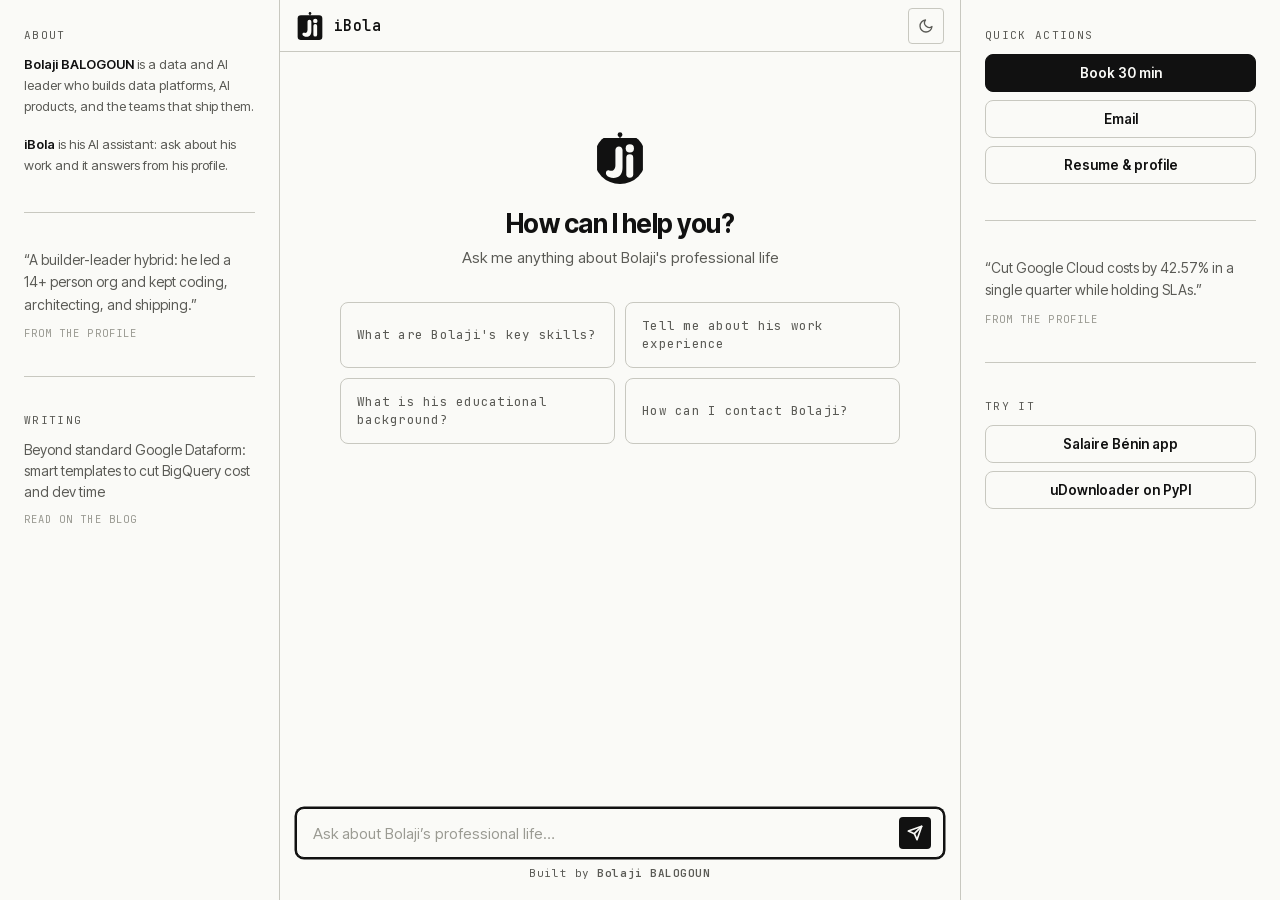
==== static/index.html @ 6f3749fb "feat(ui): concept-3 logo (ink) + writing and try-it CTAs in rails - Final bot logo: robot concept 3 " ====
<!DOCTYPE html>
<html lang="fr" itemscope itemtype="https://schema.org/WebApplication">
<head>
    <meta charset="UTF-8">
    <meta name="viewport" content="width=device-width, initial-scale=1.0">
    <title>iBola Chatbot - AI Assistant</title>

    <!-- SEO Meta Tags -->
    <meta name="description" content="Interactive AI chatbot by Bolaji BALOGOUN. Experience intelligent conversations with advanced AI technology to learn about his professional life.">
    <meta name="keywords" content="AI chatbot, Bolaji BALOGOUN, data science, artificial intelligence, machine learning, chatbot, conversational AI, AI assistant">
    <meta name="author" content="Bolaji BALOGOUN">
    <meta name="robots" content="index, follow, max-snippet:-1, max-image-preview:large, max-video-preview:-1">
    <link rel="canonical" href="https://chat.bolablg.com/">
    <link rel="home" href="https://bolablg.com">

    <meta name="language" content="fr-FR">
    <meta name="geo.region" content="BJ">
    <meta name="geo.country" content="Benin">
    <meta name="distribution" content="global">
    <meta name="rating" content="general">
    <meta name="revisit-after" content="7 days">
    <meta name="category" content="technology, artificial intelligence, data science">
    <meta name="HandheldFriendly" content="True">
    <meta name="MobileOptimized" content="width">

    <!-- Theme color -->
    <meta name="theme-color" content="#fafaf7" media="(prefers-color-scheme: light)">
    <meta name="theme-color" content="#0a0a0a" media="(prefers-color-scheme: dark)">
    <meta name="msapplication-TileColor" content="#fafaf7">

    <!-- Open Graph / Facebook -->
    <meta property="og:type" content="website">
    <meta property="og:site_name" content="BOLABLG">
    <meta property="og:title" content="iBola Chatbot - AI Assistant by Bolaji BALOGOUN">
    <meta property="og:description" content="Experience interactive conversation about Bolaji BALOGOUN professional journey. Powered by cutting-edge AI technology.">
    <meta property="og:image" content="https://app.bolablg.com/images/app_bolablg.png">
    <meta property="og:image:width" content="1200">
    <meta property="og:image:height" content="630">
    <meta property="og:image:alt" content="iBola Chatbot - AI Assistant Interface">
    <meta property="og:url" content="https://chat.bolablg.com/">
    <meta property="og:locale" content="fr_FR">
    <meta property="og:locale:alternate" content="en_US">

    <!-- Twitter Cards -->
    <meta name="twitter:card" content="summary_large_image">
    <meta name="twitter:site" content="@bolablg">
    <meta name="twitter:creator" content="@bolablg">
    <meta name="twitter:title" content="iBola Chatbot - AI Assistant by Bolaji BALOGOUN">
    <meta name="twitter:description" content="Experience interactive conversation about Bolaji BALOGOUN professional journey. Powered by cutting-edge AI technology.">
    <meta name="twitter:image" content="https://app.bolablg.com/images/app_bolablg.png">

    <!-- Favicon -->
    <link rel="icon" type="image/svg+xml" href="/static/logo.svg">
    <link rel="icon" type="image/png" sizes="32x32" href="/static/favicon-32x32.png">
    <link rel="icon" type="image/png" sizes="16x16" href="/static/favicon-16x16.png">
    <link rel="shortcut icon" type="image/x-icon" href="/static/favicon.ico">
    <link rel="apple-touch-icon" sizes="180x180" href="/static/apple-touch-icon.png">
    <link rel="icon" type="image/png" sizes="192x192" href="/static/android-chrome-192x192.png">
    <meta name="msapplication-TileImage" content="/static/fav.png">

    <!-- JSON-LD Structured Data -->
    <script type="application/ld+json">
    {
      "@context": "https://schema.org",
      "@type": "WebApplication",
      "name": "iBola Chatbot",
      "description": "Interactive AI chatbot for intelligent conversations on Bolaji BALOGOUN professional journey.",
      "url": "https://chat.bolablg.com/",
      "applicationCategory": "BusinessApplication",
      "operatingSystem": "Web Browser",
      "author": {
        "@type": "Person",
        "name": "Bolaji BALOGOUN",
        "alternateName": ["Momboladji BALOGOUN", "Bola BALOGOUN"],
        "url": "https://bolablg.com",
        "jobTitle": "Data Science & AI Engineer",
        "sameAs": [
          "https://x.com/bolablg",
          "https://github.com/bolablg",
          "https://linkedin.com/in/bolablg"
        ]
      },
      "offers": { "@type": "Offer", "price": "0", "priceCurrency": "USD" },
      "isPartOf": { "@type": "WebSite", "@id": "https://bolablg.com", "name": "BOLABLG", "url": "https://bolablg.com" }
    }
    </script>

    <!-- Google Analytics (GA4) -->
    <script async src="https://www.googletagmanager.com/gtag/js?id=G-9QJQFSQE9C"></script>
    <script>
        window.dataLayer = window.dataLayer || [];
        function gtag(){dataLayer.push(arguments);}
        gtag('js', new Date());
        gtag('config', 'G-9QJQFSQE9C');
    </script>

    <link rel="preload" href="/static/fonts/inter-tight-latin.woff2" as="font" type="font/woff2" crossorigin>
    <link rel="preload" href="/static/fonts/jetbrains-mono-latin.woff2" as="font" type="font/woff2" crossorigin>
    <link rel="stylesheet" href="/static/style.css">
    <script>
        if (window.location.search.includes('embed=true') || window !== window.parent) {
            document.documentElement.classList.add('minimal');
        }
    </script>
</head>
<body>
    <div class="app-shell">
    <!-- Left rail: about + suggested questions (desktop >=1100px only) -->
    <aside class="chat-rail chat-rail--left" aria-label="About Bolaji BALOGOUN and iBola">
        <div class="rail-section">
            <p class="rail-eyebrow">About</p>
            <p class="rail-note"><strong>Bolaji BALOGOUN</strong> is a data and AI leader who builds data platforms, AI products, and the teams that ship them.</p>
            <p class="rail-note"><strong>iBola</strong> is his AI assistant: ask about his work and it answers from his profile.</p>
        </div>
        <hr class="rail-divider">
        <div class="rail-section">
            <figure class="rail-quote" id="rail-quote-left" hidden>
                <blockquote class="rail-quote-text" id="rail-quote-left-text"></blockquote>
                <figcaption class="rail-quote-cap">From the profile</figcaption>
            </figure>
        </div>
        <hr class="rail-divider">
        <div class="rail-section">
            <p class="rail-eyebrow">Writing</p>
            <a class="rail-post" id="rail-post" href="https://blog.bolablg.com" target="_blank" rel="noopener" hidden>
                <span class="rail-post-title" id="rail-post-title"></span>
                <span class="rail-post-cta">Read on the blog</span>
            </a>
        </div>
    </aside>

    <div class="chat-app" id="chat-app">
        <!-- Header -->
        <header class="chat-header" role="banner">
            <div class="header-brand">
                <img class="brand-mark" src="/static/logo.svg" alt="iBola" width="28" height="28">
                <div class="brand-text">
                    <span class="brand-name">iBola</span>
                    <div class="brand-status">
                        <span class="status-dot" aria-hidden="true"></span>
                        <span>AI Assistant</span>
                    </div>
                </div>
            </div>
            <button class="theme-toggle" id="theme-toggle" type="button" aria-label="Toggle dark mode" title="Toggle theme">
                <svg width="16" height="16" viewBox="0 0 24 24" fill="none" stroke="currentColor" stroke-width="2" stroke-linecap="round" stroke-linejoin="round" class="icon-sun" aria-hidden="true">
                    <circle cx="12" cy="12" r="5"/><line x1="12" y1="1" x2="12" y2="3"/><line x1="12" y1="21" x2="12" y2="23"/><line x1="4.22" y1="4.22" x2="5.64" y2="5.64"/><line x1="18.36" y1="18.36" x2="19.78" y2="19.78"/><line x1="1" y1="12" x2="3" y2="12"/><line x1="21" y1="12" x2="23" y2="12"/><line x1="4.22" y1="19.78" x2="5.64" y2="18.36"/><line x1="18.36" y1="5.64" x2="19.78" y2="4.22"/>
                </svg>
                <svg width="16" height="16" viewBox="0 0 24 24" fill="none" stroke="currentColor" stroke-width="2" stroke-linecap="round" stroke-linejoin="round" class="icon-moon" aria-hidden="true">
                    <path d="M21 12.79A9 9 0 1 1 11.21 3 7 7 0 0 0 21 12.79z"/>
                </svg>
            </button>
        </header>

        <!-- Main scrollable area -->
        <main class="chat-main" id="chat-main" role="log" aria-label="Chat messages" aria-live="polite">
            <!-- Welcome Screen -->
            <div id="welcome-screen">
                <img class="welcome-avatar" src="/static/logo.svg" alt="iBola Assistant">
                <h1 class="welcome-title" id="welcome-title">How can I help you?</h1>
                <p class="welcome-subtitle" id="welcome-subtitle">Ask me anything about Bolaji's professional life</p>
                <div class="suggestions-grid" id="suggestions-grid"></div>
            </div>

            <!-- Messages -->
            <div class="chat-messages" id="chat-messages">
                <div class="typing-indicator" id="typing-indicator" aria-label="Assistant is typing">
                    <img class="typing-avatar" src="/static/logo.svg" alt="" width="28" height="28">
                    <div class="typing-dots">
                        <span class="typing-dot"></span>
                        <span class="typing-dot"></span>
                        <span class="typing-dot"></span>
                    </div>
                </div>
            </div>
        </main>

        <!-- Input -->
        <footer class="chat-input-area" role="form">
            <div class="input-wrapper">
                <form class="input-row" id="chat-form" autocomplete="off">
                    <textarea
                        id="user-input"
                        rows="1"
                        placeholder=""
                        aria-label="Type your message"
                        maxlength="1000"
                        autocomplete="off"
                    ></textarea>
                    <button class="send-btn" type="submit" aria-label="Send message">
                        <svg viewBox="0 0 24 24" aria-hidden="true"><line x1="22" y1="2" x2="11" y2="13"/><polygon points="22 2 15 22 11 13 2 9 22 2"/></svg>
                    </button>
                </form>
                <div class="powered-by">
                    Built by <a href="https://bolablg.com" target="_blank" rel="noopener">Bolaji BALOGOUN</a>
                </div>
            </div>
        </footer>
    </div>

    <!-- Right rail: quick actions + answer sources (desktop >=1100px only) -->
    <aside class="chat-rail chat-rail--right" aria-label="Quick actions">
        <div class="rail-section">
            <p class="rail-eyebrow">Quick actions</p>
            <div class="rail-actions">
                <a class="rail-btn rail-btn--primary" href="https://calendar.google.com/calendar/appointments/schedules/AcZssZ3YeidR5Og4YSGZIlxUIlDAf0AiRA6N8-MAzr-Sy55BtbKhBLXkfa8M_P_92eokXRnayLVlEXiW?gv=true" target="_blank" rel="noopener">Book 30 min</a>
                <a class="rail-btn" href="mailto:hello@bolablg.com">Email</a>
                <a class="rail-btn" href="https://www.bolablg.com" target="_blank" rel="noopener">Resume &amp; profile</a>
            </div>
        </div>
        <hr class="rail-divider">
        <div class="rail-section">
            <figure class="rail-quote" id="rail-quote-right" hidden>
                <blockquote class="rail-quote-text" id="rail-quote-right-text"></blockquote>
                <figcaption class="rail-quote-cap">From the profile</figcaption>
            </figure>
        </div>
        <hr class="rail-divider">
        <div class="rail-section">
            <p class="rail-eyebrow">Try it</p>
            <div class="rail-actions">
                <a class="rail-btn" href="https://app.bolablg.com/salaire_benin" target="_blank" rel="noopener">Salaire Bénin app</a>
                <a class="rail-btn" href="https://pypi.org/project/uDownloader/" target="_blank" rel="noopener">uDownloader on PyPI</a>
            </div>
        </div>
    </aside>
    </div>

    <!-- Booking Modal -->
    <div class="modal-overlay" id="modal-overlay" role="dialog" aria-modal="true" aria-label="Appointment booking">
        <div class="modal-content">
            <button class="modal-close" id="modal-close" type="button" aria-label="Close modal">&times;</button>
            <iframe id="modal-iframe" src="" title="Booking calendar"></iframe>
        </div>
    </div>

    <script src="/static/script.js"></script>
</body>
</html>
---- static/style.css ----
/* ============================================================
   iBola Chatbot, Portfolio Design System (bolablg.com)
   Paper-tone monochrome, hairline rules, self-hosted type.
   Tokens mirror bolablg_com/assets/css/tokens.css so the chat
   reads as one design family with the portfolio it sits inside.
   ============================================================ */

/* Self-hosted type (no CDN): Inter Tight (UI/chat) + JetBrains Mono
   (mono-microcopy). Latin + Latin-ext cover EN and FR. Variable
   weight 400-700 in a single face each. */
@font-face {
  font-family: 'Inter Tight';
  font-style: normal;
  font-weight: 400 700;
  font-display: swap;
  src: url('/static/fonts/inter-tight-latin.woff2') format('woff2');
  unicode-range: U+0000-00FF, U+0131, U+0152-0153, U+02BB-02BC, U+02C6, U+02DA, U+02DC, U+0304, U+0308, U+0329, U+2000-206F, U+20AC, U+2122, U+2191, U+2193, U+2212, U+2215, U+FEFF, U+FFFD;
}
@font-face {
  font-family: 'Inter Tight';
  font-style: normal;
  font-weight: 400 700;
  font-display: swap;
  src: url('/static/fonts/inter-tight-latin-ext.woff2') format('woff2');
  unicode-range: U+0100-02BA, U+02BD-02C5, U+02C7-02CC, U+02CE-02D7, U+02DD-02FF, U+0304, U+0308, U+0329, U+1D00-1DBF, U+1E00-1E9F, U+1EF2-1EFF, U+2020, U+20A0-20AB, U+20AD-20C0, U+2113, U+2C60-2C7F, U+A720-A7FF;
}
@font-face {
  font-family: 'JetBrains Mono';
  font-style: normal;
  font-weight: 400 700;
  font-display: swap;
  src: url('/static/fonts/jetbrains-mono-latin.woff2') format('woff2');
  unicode-range: U+0000-00FF, U+0131, U+0152-0153, U+02BB-02BC, U+02C6, U+02DA, U+02DC, U+0304, U+0308, U+0329, U+2000-206F, U+20AC, U+2122, U+2191, U+2193, U+2212, U+2215, U+FEFF, U+FFFD;
}
@font-face {
  font-family: 'JetBrains Mono';
  font-style: normal;
  font-weight: 400 700;
  font-display: swap;
  src: url('/static/fonts/jetbrains-mono-latin-ext.woff2') format('woff2');
  unicode-range: U+0100-02BA, U+02BD-02C5, U+02C7-02CC, U+02CE-02D7, U+02DD-02FF, U+0304, U+0308, U+0329, U+1D00-1DBF, U+1E00-1E9F, U+1EF2-1EFF, U+2020, U+20A0-20AB, U+20AD-20C0, U+2113, U+2C60-2C7F, U+A720-A7FF;
}

/* --- Design Tokens (portfolio: light) --- */
:root {
  --font-ui: 'Inter Tight', -apple-system, BlinkMacSystemFont, 'Segoe UI', system-ui, sans-serif;
  --font-chat: 'Inter Tight', -apple-system, BlinkMacSystemFont, 'Segoe UI', system-ui, sans-serif;
  --font-mono: 'JetBrains Mono', ui-monospace, SFMono-Regular, 'SF Mono', Menlo, Consolas, monospace;

  --bg-primary: #fafaf7;
  --bg-secondary: #f0eee9;
  --bg-tertiary: #e6e6df;
  --bg-input: #fafaf7;
  --bg-code: #f0eee9;
  --bg-hover: rgba(17, 17, 17, 0.05);

  --text-primary: #111111;
  --text-secondary: #5a5a55;
  --text-tertiary: #9a9a92;
  --text-on-accent: #fafaf7;

  --border: #c8c8c0;
  --border-focus: #111111;

  /* Accent is ink; the rationed brand hue (--accent-hi) appears only on
     hover/focus, mirroring the portfolio's single-accent discipline. */
  --accent: #111111;
  --accent-hover: #2419ff;
  --accent-subtle: rgba(17, 17, 17, 0.06);

  /* Depth is hairline rules, not shadows. */
  --shadow-input: 0 0 0 1px var(--border);
  --shadow-input-focus: 0 0 0 1.5px var(--accent);
  --shadow-card: none;

  --radius-sm: 4px;
  --radius-md: 8px;
  --radius-lg: 8px;
  --radius-full: 9999px;

  --transition: 200ms cubic-bezier(0.22, 1, 0.36, 1);
  --content-width: 768px;
}

.dark-mode {
  --bg-primary: #0a0a0a;
  --bg-secondary: #141413;
  --bg-tertiary: #1f1f1e;
  --bg-input: #141413;
  --bg-code: #141413;
  --bg-hover: rgba(250, 250, 247, 0.06);

  --text-primary: #fafaf7;
  --text-secondary: #9a9a92;
  --text-tertiary: #5a5a55;
  /* Accent inverts to paper in dark, so on-accent text inverts to ink. */
  --text-on-accent: #0a0a0a;

  --border: #2a2a28;
  --border-focus: #fafaf7;

  --accent: #fafaf7;
  --accent-hover: #6c63ff;
  --accent-subtle: rgba(250, 250, 247, 0.08);

  --shadow-input: 0 0 0 1px var(--border);
  --shadow-input-focus: 0 0 0 1.5px var(--accent);
  --shadow-card: none;
}

/* Logo mark (concept 3) is ink-on-paper to match the design. Invert it in dark
   mode so it stays legible (paper tile, ink Ji), mirroring the accent inversion.
   Applies to the header, welcome, typing, and per-message bot avatars. */
.dark-mode .brand-mark,
.dark-mode .welcome-avatar,
.dark-mode .typing-avatar,
.dark-mode .msg-avatar img { filter: invert(1); }

/* --- Reset --- */
*, *::before, *::after { box-sizing: border-box; margin: 0; padding: 0; }

body {
  font-family: var(--font-ui);
  background: var(--bg-primary);
  color: var(--text-primary);
  min-height: 100vh;
  transition: background var(--transition), color var(--transition);
  -webkit-font-smoothing: antialiased;
  -moz-osx-font-smoothing: grayscale;
}

/* --- App Shell --- */
.chat-app {
  width: 100%;
  height: 100vh;
  height: 100dvh;
  display: flex;
  flex-direction: column;
  background: var(--bg-primary);
  transition: background var(--transition);
}

/* --- Header --- */
.chat-header {
  height: 52px;
  padding: 0 16px;
  display: flex;
  align-items: center;
  justify-content: space-between;
  border-bottom: 1px solid var(--border);
  background: var(--bg-primary);
  flex-shrink: 0;
  transition: background var(--transition), border-color var(--transition);
}

.header-brand {
  display: flex;
  align-items: center;
  gap: 10px;
}

.brand-mark {
  width: 28px;
  height: 28px;
  border-radius: var(--radius-sm);
  flex-shrink: 0;
  object-fit: cover;
}

.brand-text {
  display: flex;
  flex-direction: column;
  gap: 1px;
}

.brand-name {
  font-family: var(--font-mono);
  font-size: 15px;
  font-weight: 600;
  color: var(--text-primary);
  letter-spacing: var(--tracking-mono, 0.03em);
}

/* Hidden in default ChatGPT mode, shown in embed */
.brand-status { display: none; }

.theme-toggle {
  width: 36px;
  height: 36px;
  border-radius: var(--radius-sm);
  border: 1px solid var(--border);
  background: transparent;
  color: var(--text-secondary);
  cursor: pointer;
  display: flex;
  align-items: center;
  justify-content: center;
  transition: all var(--transition);
  -webkit-appearance: none;
  appearance: none;
}

.theme-toggle:hover {
  background: var(--bg-hover);
  color: var(--text-primary);
}

.theme-toggle:focus-visible {
  outline: 2px solid var(--accent);
  outline-offset: 2px;
}

/* --- Main Chat Area --- */
.chat-main {
  flex: 1;
  /* min-height:0 lets this flex child scroll instead of growing the column
     (required inside the desktop rails grid, harmless elsewhere). */
  min-height: 0;
  overflow-y: auto;
  scroll-behavior: smooth;
  overscroll-behavior: contain;
}

.chat-main::-webkit-scrollbar { width: 6px; }
.chat-main::-webkit-scrollbar-track { background: transparent; }
.chat-main::-webkit-scrollbar-thumb {
  background: var(--border);
  border-radius: var(--radius-full);
}

/* --- Welcome Screen --- */
#welcome-screen {
  display: flex;
  flex-direction: column;
  align-items: center;
  justify-content: center;
  padding: 80px 24px 40px;
  text-align: center;
  max-width: var(--content-width);
  margin: 0 auto;
}

.welcome-avatar {
  width: 52px;
  height: 52px;
  border-radius: 50%;
  margin-bottom: 24px;
  object-fit: cover;
}

.welcome-title {
  font-size: 26px;
  font-weight: 700;
  color: var(--text-primary);
  margin-bottom: 8px;
  letter-spacing: -0.02em;
}

.welcome-subtitle {
  font-size: 15px;
  color: var(--text-secondary);
  margin-bottom: 32px;
  line-height: 1.5;
}

.suggestions-grid {
  display: grid;
  grid-template-columns: 1fr 1fr;
  gap: 10px;
  max-width: 560px;
  width: 100%;
}

.suggestion-card {
  padding: 14px 16px;
  border: 1px solid var(--border);
  border-radius: var(--radius-md);
  background: var(--bg-primary);
  cursor: pointer;
  text-align: left;
  font-family: var(--font-mono);
  font-size: 12.5px;
  letter-spacing: var(--tracking-mono, 0.02em);
  line-height: 1.45;
  color: var(--text-secondary);
  transition: all var(--transition);
  -webkit-appearance: none;
  appearance: none;
}

.suggestion-card:hover {
  background: var(--bg-secondary);
  border-color: var(--text-tertiary);
  color: var(--text-primary);
  box-shadow: var(--shadow-card);
}

.suggestion-card:focus-visible {
  outline: 2px solid var(--accent);
  outline-offset: 2px;
}

/* --- Messages --- */
.chat-messages {
  max-width: var(--content-width);
  margin: 0 auto;
  padding: 0 16px;
}

.msg-row {
  display: flex;
  gap: 16px;
  padding: 24px 0;
  animation: msgFadeIn 300ms ease-out both;
  max-width: 100%;
}

.msg-row--bot {
  align-items: flex-start;
}

.msg-row--user {
  align-items: flex-start;
  flex-direction: row-reverse;
}

@keyframes msgFadeIn {
  from { opacity: 0; transform: translateY(6px); }
  to { opacity: 1; transform: translateY(0); }
}

/* Avatars */
.msg-avatar {
  width: 28px;
  height: 28px;
  border-radius: var(--radius-sm);
  flex-shrink: 0;
  overflow: hidden;
  display: flex;
  align-items: center;
  justify-content: center;
  margin-top: 2px;
}

.msg-avatar img {
  width: 100%;
  height: 100%;
  object-fit: cover;
  border-radius: var(--radius-sm);
}

.msg-avatar--user {
  background: var(--accent);
  color: var(--text-on-accent);
  border-radius: var(--radius-sm);
}

.msg-avatar--user svg {
  width: 16px;
  height: 16px;
}

/* Message content */
.msg-content {
  flex: 1;
  min-width: 0;
  font-family: var(--font-chat);
  font-size: 15px;
  line-height: 1.7;
  color: var(--text-primary);
  word-wrap: break-word;
  overflow-wrap: break-word;
}

.msg-row--user .msg-content {
  text-align: right;
}

/* Markdown rendering */
.msg-content p { margin-bottom: 12px; }
.msg-content p:last-child { margin-bottom: 0; }
.msg-content strong { font-weight: 600; }
.msg-content em { font-style: italic; }

.msg-content code {
  background: var(--bg-code);
  padding: 2px 6px;
  border-radius: 4px;
  font-family: var(--font-mono);
  font-size: 13px;
}

.msg-content pre {
  background: var(--bg-code);
  padding: 16px;
  border-radius: var(--radius-sm);
  overflow-x: auto;
  margin: 12px 0;
  border: 1px solid var(--border);
}

.msg-content pre code {
  background: none;
  padding: 0;
  font-size: 13px;
  line-height: 1.5;
}

.msg-content ul, .msg-content ol {
  padding-left: 24px;
  margin: 8px 0 12px;
}

.msg-content li { margin-bottom: 4px; }

.msg-content a {
  color: var(--accent);
  text-decoration: underline;
  text-decoration-color: var(--text-tertiary);
  text-underline-offset: 2px;
}

.msg-content a:hover {
  text-decoration-color: var(--accent);
}

/* Plain text mode (during typing animation) */
.msg-content--plain {
  white-space: pre-wrap;
}

/* --- Feedback Row --- */
.msg-feedback {
  display: flex;
  align-items: center;
  gap: 2px;
  margin-top: 8px;
  opacity: 0;
  transition: opacity var(--transition);
}

.msg-row--bot:hover .msg-feedback { opacity: 1; }

.feedback-btn {
  width: 26px;
  height: 26px;
  border: none;
  background: transparent;
  color: var(--text-secondary);
  cursor: pointer;
  border-radius: var(--radius-sm);
  display: flex;
  align-items: center;
  justify-content: center;
  transition: all var(--transition);
  font-size: 13px;
  -webkit-appearance: none;
  appearance: none;
}

.feedback-btn:hover {
  background: var(--accent-subtle);
  color: var(--accent);
}

.feedback-btn.active {
  color: var(--accent);
  background: var(--accent-subtle);
}

.feedback-btn:focus-visible {
  outline: 2px solid var(--accent);
  outline-offset: 1px;
}

.feedback-thanks {
  font-size: 11px;
  color: var(--text-secondary);
  font-weight: 500;
  padding-left: 4px;
}

/* Ghosted-but-visible thumbs are always shown on touch devices (no hover) */
@media (hover: none) {
  .msg-feedback { opacity: 0.55; }
  .feedback-btn { width: 44px; height: 44px; font-size: 16px; }
}

/* PART 7.1 reason chips (shown inline after thumbs-down) */
.feedback-reasons {
  display: flex;
  flex-wrap: wrap;
  gap: 6px;
  margin-top: 6px;
}

.reason-chip {
  border: 1px solid var(--border, #c8c8c0);
  background: transparent;
  color: var(--text-secondary, #5a5a55);
  font-family: var(--font-mono);
  font-size: 11.5px;
  letter-spacing: var(--tracking-mono, 0.03em);
  padding: 5px 10px;
  border-radius: var(--radius-sm);
  cursor: pointer;
  transition: all var(--transition);
  min-height: 32px;
}

.reason-chip:hover,
.reason-chip:focus-visible {
  background: var(--accent-subtle);
  color: var(--accent);
  border-color: var(--accent);
  outline: none;
}

/* PART 7.1 session-end CSAT */
.csat-row {
  display: flex;
  align-items: center;
  gap: 8px;
  margin: 14px auto;
  padding: 8px 12px;
  border-radius: var(--radius-sm, 8px);
  background: var(--accent-subtle, rgba(0, 0, 0, 0.03));
  width: fit-content;
}

.csat-label {
  font-family: var(--font-mono);
  font-size: 11.5px;
  letter-spacing: var(--tracking-mono, 0.03em);
  color: var(--text-secondary, #5a5a55);
  font-weight: 500;
}

.csat-btn {
  border: none;
  background: transparent;
  font-size: 22px;
  line-height: 1;
  cursor: pointer;
  width: 44px;
  height: 44px;
  border-radius: var(--radius-sm, 8px);
  transition: transform var(--transition);
}

.csat-btn:hover { transform: scale(1.2); }
.csat-btn.active { transform: scale(1.3); }
.csat-btn:disabled { cursor: default; }
@media (hover: none) { .csat-btn:hover { transform: none; } }

/* --- Typing Indicator --- */
.typing-indicator {
  display: none;
  align-items: center;
  gap: 16px;
  padding: 24px 0;
  max-width: var(--content-width);
}

.typing-indicator.visible { display: flex; }

.typing-avatar {
  width: 28px;
  height: 28px;
  border-radius: var(--radius-sm);
  flex-shrink: 0;
  object-fit: cover;
}

.typing-dots {
  display: flex;
  align-items: center;
  gap: 4px;
}

.typing-dot {
  width: 7px;
  height: 7px;
  background: var(--text-tertiary);
  border-radius: 50%;
  animation: typingBounce 1.4s ease-in-out infinite;
}

.typing-dot:nth-child(2) { animation-delay: 0.15s; }
.typing-dot:nth-child(3) { animation-delay: 0.3s; }

@keyframes typingBounce {
  0%, 60%, 100% { transform: translateY(0); opacity: 0.4; }
  30% { transform: translateY(-4px); opacity: 1; }
}

/* --- Action Buttons (mobile-first) --- */
.action-group {
  display: flex;
  flex-direction: column;
  gap: 10px;
  margin-top: 12px;
  animation: msgFadeIn 300ms ease-out both;
  padding-left: 44px;
  max-width: 340px;
}

.action-btn {
  font-family: var(--font-ui);
  font-size: 14px;
  font-weight: 600;
  padding: 12px 20px;
  border-radius: var(--radius-md);
  border: 1.5px solid var(--border);
  background: var(--bg-primary);
  color: var(--text-primary);
  cursor: pointer;
  transition: all var(--transition);
  text-decoration: none;
  display: flex;
  align-items: center;
  justify-content: center;
  gap: 8px;
  width: 100%;
  min-height: 48px;
  -webkit-appearance: none;
  appearance: none;
  -webkit-tap-highlight-color: transparent;
  box-shadow: var(--shadow-card);
}

.action-btn:hover {
  border-color: var(--accent);
  color: var(--accent);
  background: var(--accent-subtle);
  transform: translateY(-1px);
  box-shadow: none;
}

.action-btn:active {
  transform: translateY(0);
}

.action-btn:focus-visible {
  outline: 2px solid var(--accent);
  outline-offset: 2px;
}

.action-btn--primary {
  background: var(--accent);
  color: var(--text-on-accent);
  border-color: var(--accent);
  box-shadow: none;
}

.action-btn--primary:hover {
  background: var(--accent-hover);
  color: var(--text-on-accent);
  border-color: var(--accent-hover);
  box-shadow: none;
}

/* Side-by-side on wider screens */
@media (min-width: 480px) {
  .action-group {
    flex-direction: row;
    max-width: 100%;
  }
  .action-btn {
    width: auto;
    flex: 1;
  }
}

/* --- Input Area --- */
.chat-input-area {
  padding: 12px 16px 20px;
  background: var(--bg-primary);
  transition: background var(--transition);
  flex-shrink: 0;
}

.input-wrapper {
  max-width: var(--content-width);
  margin: 0 auto;
}

.input-row {
  display: flex;
  align-items: flex-end;
  gap: 8px;
  background: var(--bg-input);
  border: 1px solid var(--border);
  border-radius: var(--radius-lg);
  padding: 8px 12px 8px 16px;
  box-shadow: none;
  transition: all var(--transition);
}

.input-row:focus-within {
  border-color: var(--accent);
  box-shadow: var(--shadow-input-focus);
}

#user-input {
  flex: 1;
  border: none;
  background: transparent;
  color: var(--text-primary);
  font-family: var(--font-chat);
  font-size: 15px;
  line-height: 1.5;
  outline: none;
  resize: none;
  min-height: 24px;
  max-height: 200px;
  overflow-y: auto;
  padding: 4px 0;
}

#user-input::placeholder { color: var(--text-tertiary); }

.send-btn {
  width: 32px;
  height: 32px;
  border-radius: var(--radius-sm);
  border: none;
  background: var(--accent);
  color: var(--text-on-accent);
  cursor: pointer;
  display: flex;
  align-items: center;
  justify-content: center;
  transition: all var(--transition);
  flex-shrink: 0;
  -webkit-appearance: none;
  appearance: none;
}

.send-btn:hover { background: var(--accent-hover); }
.send-btn:active { transform: scale(0.95); }
.send-btn:disabled { opacity: 0.3; cursor: not-allowed; transform: none; }

.send-btn:focus-visible {
  outline: 2px solid var(--accent);
  outline-offset: 2px;
}

.send-btn svg {
  width: 16px;
  height: 16px;
  fill: none;
  stroke: currentColor;
  stroke-width: 2.5;
  stroke-linecap: round;
  stroke-linejoin: round;
}

/* --- Powered-by --- */
.powered-by {
  text-align: center;
  padding: 8px 0 0;
  font-family: var(--font-mono);
  font-size: 11px;
  color: var(--text-secondary);
  letter-spacing: var(--tracking-mono, 0.05em);
}

.powered-by a {
  color: var(--text-secondary);
  text-decoration: none;
  font-weight: 600;
  transition: color var(--transition);
}

.powered-by a:hover { color: var(--accent); }

/* --- Chat Ended State --- */
.chat-ended #user-input { cursor: not-allowed; }
.chat-ended .input-row { opacity: 0.5; pointer-events: none; }

/* --- Modal --- */
.modal-overlay {
  display: none;
  position: fixed;
  z-index: 1000;
  inset: 0;
  background: rgba(0, 0, 0, 0.5);
  backdrop-filter: blur(4px);
  justify-content: center;
  align-items: center;
}

.modal-overlay.visible { display: flex; }

.modal-content {
  position: relative;
  background: var(--bg-primary);
  border-radius: var(--radius-md);
  width: 90%;
  height: 85%;
  max-width: 720px;
  box-shadow: 0 8px 32px rgba(0, 0, 0, 0.2);
  overflow: hidden;
}

.modal-close {
  position: absolute;
  top: 12px;
  right: 12px;
  width: 32px;
  height: 32px;
  border-radius: var(--radius-sm);
  border: 1px solid var(--border);
  background: var(--bg-primary);
  color: var(--text-secondary);
  cursor: pointer;
  display: flex;
  align-items: center;
  justify-content: center;
  font-size: 18px;
  z-index: 1001;
  transition: all var(--transition);
  -webkit-appearance: none;
  appearance: none;
}

.modal-close:hover { background: var(--bg-tertiary); }

.modal-content iframe {
  width: 100%;
  height: 100%;
  border: none;
}

/* --- Streaming cursor --- */
.msg-content--streaming::after {
  content: '';
  display: inline-block;
  width: 2px;
  height: 1em;
  background: var(--accent);
  margin-left: 2px;
  animation: cursorBlink 0.8s steps(2) infinite;
  vertical-align: text-bottom;
}

@keyframes cursorBlink {
  0% { opacity: 1; }
  50% { opacity: 0; }
}

/* ============================================================
   Embed / Iframe Mode (html.minimal)
   Compact paper-tone bubble chat for widget embedding
   ============================================================ */

html.minimal body { display: block; padding: 0; margin: 0; }

html.minimal .chat-app {
  width: 100vw;
  height: 100vh;
  border-radius: 0;
}

/* Hide welcome screen in embed */
html.minimal #welcome-screen { display: none !important; }

/* --- Embed Header: compact with status --- */
html.minimal .chat-header {
  height: 52px;
  padding: 0 14px;
  background: var(--bg-primary);
  border-bottom: 1px solid var(--border);
}

html.minimal .brand-mark {
  width: 32px;
  height: 32px;
  border-radius: 50%;
}

html.minimal .brand-name {
  font-size: 15px;
}

/* Show status in embed */
html.minimal .brand-status {
  display: flex;
  align-items: center;
  gap: 5px;
  font-family: var(--font-mono);
  font-size: 10.5px;
  letter-spacing: var(--tracking-mono, 0.04em);
  color: var(--text-secondary);
  font-weight: 500;
}

html.minimal .status-dot {
  width: 6px;
  height: 6px;
  background: #34C759;
  border-radius: 50%;
  display: inline-block;
  animation: statusPulse 2s ease-in-out infinite;
}

@keyframes statusPulse {
  0%, 100% { opacity: 1; }
  50% { opacity: 0.5; }
}

/* Rearrange brand to column in embed */
html.minimal .header-brand {
  gap: 10px;
}

html.minimal .brand-text {
  display: flex;
  flex-direction: column;
  gap: 1px;
}

/* --- Embed Messages: iMessage bubbles --- */
html.minimal .chat-main {
  background: var(--bg-primary);
}

html.minimal .chat-messages {
  padding: 12px 14px;
  display: flex;
  flex-direction: column;
  gap: 3px;
}

/* Hide avatars in iMessage mode */
html.minimal .msg-avatar { display: none; }

/* Message rows as column, not flat */
html.minimal .msg-row {
  display: flex;
  flex-direction: column;
  padding: 0;
  gap: 0;
  max-width: 100%;
}

html.minimal .msg-row--bot { align-items: flex-start; }
html.minimal .msg-row--user { align-items: flex-end; flex-direction: column; }

/* Bubble styling */
html.minimal .msg-content {
  max-width: 82%;
  padding: 9px 14px;
  font-size: 14.5px;
  line-height: 1.45;
  white-space: pre-wrap;
  border-radius: var(--radius-md);
}

html.minimal .msg-row--bot .msg-content {
  background: var(--bg-tertiary);
  color: var(--text-primary);
  border-radius: var(--radius-md) var(--radius-md) var(--radius-md) var(--radius-sm);
}

html.minimal .msg-row--user .msg-content {
  background: var(--accent);
  color: var(--text-on-accent);
  border-radius: var(--radius-md) var(--radius-md) var(--radius-sm) var(--radius-md);
  text-align: left;
}

/* Markdown inside bubbles: tighter spacing */
html.minimal .msg-content p { margin-bottom: 6px; }
html.minimal .msg-content p:last-child { margin-bottom: 0; }
html.minimal .msg-content ul, html.minimal .msg-content ol { margin: 4px 0 6px; }

/* Links in user bubbles: on-accent so they invert with the bubble in dark. */
html.minimal .msg-row--user .msg-content a { color: var(--text-on-accent); }

/* Consecutive message spacing */
html.minimal .msg-row + .msg-row { margin-top: 3px; }
html.minimal .msg-row--bot + .msg-row--bot { margin-top: 1px; }
html.minimal .msg-row--bot + .msg-row--bot .msg-content { border-radius: var(--radius-md) var(--radius-md) var(--radius-md) var(--radius-sm); }
html.minimal .msg-row--user + .msg-row--user { margin-top: 1px; }
html.minimal .msg-row--user + .msg-row--user .msg-content { border-radius: var(--radius-md) var(--radius-md) var(--radius-sm) var(--radius-md); }

/* Different sender = more gap */
html.minimal .msg-row--bot + .msg-row--user,
html.minimal .msg-row--user + .msg-row--bot { margin-top: 10px; }

/* --- Embed Feedback: compact --- */
html.minimal .msg-feedback {
  margin-top: 2px;
  margin-left: 2px;
}

html.minimal .feedback-btn {
  width: 22px;
  height: 22px;
}

html.minimal .feedback-btn svg {
  width: 12px;
  height: 12px;
}

/* --- Embed Typing: bubble style --- */
html.minimal .typing-indicator {
  gap: 0;
  padding: 0;
}

html.minimal .typing-avatar { display: none; }

html.minimal .typing-dots {
  background: var(--bg-tertiary);
  padding: 10px 16px;
  border-radius: var(--radius-md) var(--radius-md) var(--radius-md) var(--radius-sm);
}

/* --- Embed Actions: compact, no offset --- */
html.minimal .action-group {
  padding-left: 0;
  margin-top: 8px;
  max-width: 100%;
}

html.minimal .action-btn {
  font-size: 13px;
  padding: 10px 16px;
  min-height: 44px;
  border-radius: var(--radius-md);
}

/* --- Embed Input: pill style --- */
html.minimal .chat-input-area {
  padding: 8px 12px 12px;
  border-top: 1px solid var(--border);
}

html.minimal .input-wrapper { max-width: none; }

html.minimal .input-row {
  border-radius: var(--radius-md);
  padding: 4px 4px 4px 16px;
  box-shadow: none;
  border: 1px solid var(--border);
  align-items: center;
}

html.minimal #user-input {
  font-size: 14.5px;
  max-height: 72px;
  min-height: 20px;
  padding: 6px 0;
}

html.minimal .send-btn {
  width: 30px;
  height: 30px;
  border-radius: var(--radius-sm);
}

html.minimal .send-btn svg {
  width: 14px;
  height: 14px;
}

/* --- Embed Powered-by: smaller --- */
html.minimal .powered-by {
  font-size: 10px;
  padding: 4px 0 0;
}

/* --- Embed Streaming cursor --- */
html.minimal .msg-content--streaming::after {
  height: 0.9em;
}

/* --- Embed Dark Mode --- */
html.minimal.dark-mode .msg-row--bot .msg-content,
html.minimal .dark-mode .msg-row--bot .msg-content {
  background: var(--bg-tertiary);
}

html.minimal.dark-mode .typing-dots,
html.minimal .dark-mode .typing-dots {
  background: var(--bg-tertiary);
}

/* ============================================================
   PART 8.2: Desktop margin rails (>=1100px, never in embed)
   Left: about + suggested questions. Right: quick actions +
   answer sources. Collapse below 1100px and in html.minimal.
   ============================================================ */
.app-shell { display: block; }
.chat-rail { display: none; }

@media (min-width: 1100px) {
  html:not(.minimal) .app-shell {
    display: grid;
    grid-template-columns: minmax(240px, 280px) minmax(0, 1fr) minmax(260px, 320px);
    height: 100vh;
    height: 100dvh;
    overflow: hidden;
  }
  html:not(.minimal) .app-shell .chat-app {
    height: 100%;
    min-height: 0;
    overflow: hidden;
  }

  html:not(.minimal) .chat-rail {
    display: flex;
    flex-direction: column;
    gap: 32px;
    height: 100%;
    overflow-y: auto;
    padding: 28px 24px;
    background: var(--bg-primary);
  }
  html:not(.minimal) .chat-rail--left { border-right: 1px solid var(--border); }
  html:not(.minimal) .chat-rail--right { border-left: 1px solid var(--border); }

  /* The example questions stay in the center welcome card on all viewports;
     the rotating quotes live only in the rails, never the central column. */
}

.rail-divider {
  border: none;
  border-top: 1px solid var(--border);
  margin: 4px 0;
}

.rail-quote-text {
  font-size: 14px;
  line-height: 1.6;
  color: var(--text-secondary);
  transition: opacity 400ms ease;
}

.rail-quote-text::before { content: "\201C"; }
.rail-quote-text::after { content: "\201D"; }

.rail-quote-cap {
  margin-top: 10px;
  font-family: var(--font-mono);
  font-size: 10.5px;
  letter-spacing: 0.1em;
  text-transform: uppercase;
  color: var(--text-tertiary);
}

/* Rotating writing CTA (left rail) */
.rail-post { display: block; text-decoration: none; }

.rail-post-title {
  display: block;
  font-size: 14px;
  line-height: 1.5;
  color: var(--text-secondary);
  transition: opacity 400ms ease, color var(--transition);
}

.rail-post-cta {
  display: inline-block;
  margin-top: 10px;
  font-family: var(--font-mono);
  font-size: 10.5px;
  letter-spacing: 0.1em;
  text-transform: uppercase;
  color: var(--text-tertiary);
}

.rail-post:hover .rail-post-title { color: var(--text-primary); }
.rail-post:hover .rail-post-cta { color: var(--accent-hover); }

.rail-eyebrow {
  font-family: var(--font-mono);
  font-size: 11px;
  letter-spacing: 0.12em;
  text-transform: uppercase;
  color: var(--text-secondary);
  margin-bottom: 12px;
}

.rail-note {
  font-size: 13px;
  line-height: 1.6;
  color: var(--text-secondary);
}

.rail-note strong { color: var(--text-primary); font-weight: 600; }
.rail-note + .rail-note { margin-top: 18px; }

.rail-suggestions {
  list-style: none;
  counter-reset: rail-q;
  display: flex;
  flex-direction: column;
  gap: 2px;
}

.rail-suggestions .rail-suggestion {
  counter-increment: rail-q;
  display: flex;
  gap: 10px;
  align-items: baseline;
  width: 100%;
  border: none;
  background: transparent;
  text-align: left;
  cursor: pointer;
  padding: 10px 0;
  border-top: 1px solid var(--border);
  color: var(--text-primary);
  font-family: var(--font-ui);
  font-size: 13.5px;
  line-height: 1.4;
  transition: color var(--transition);
  -webkit-appearance: none;
  appearance: none;
}

.rail-suggestions .rail-suggestion::before {
  content: counter(rail-q, decimal-leading-zero);
  font-family: var(--font-mono);
  font-size: 11px;
  color: var(--text-tertiary);
  flex-shrink: 0;
}

.rail-suggestions .rail-suggestion:hover,
.rail-suggestions .rail-suggestion:focus-visible {
  color: var(--accent-hover);
  outline: none;
}

.rail-actions {
  display: flex;
  flex-direction: column;
  gap: 8px;
}

.rail-btn {
  font-family: var(--font-ui);
  font-size: 13.5px;
  font-weight: 600;
  padding: 10px 14px;
  border-radius: var(--radius-md);
  border: 1px solid var(--border);
  background: var(--bg-primary);
  color: var(--text-primary);
  cursor: pointer;
  text-decoration: none;
  text-align: center;
  transition: all var(--transition);
}

.rail-btn:hover {
  border-color: var(--accent);
  color: var(--accent);
  background: var(--accent-subtle);
}

.rail-btn--primary {
  background: var(--accent);
  color: var(--text-on-accent);
  border-color: var(--accent);
}

.rail-btn--primary:hover {
  background: var(--accent-hover);
  border-color: var(--accent-hover);
  color: var(--text-on-accent);
}

.rail-sources { display: flex; flex-direction: column; gap: 2px; }

.rail-hint {
  font-size: 12px;
  line-height: 1.5;
  color: var(--text-tertiary);
}

.rail-source {
  display: block;
  padding: 10px 0;
  border-top: 1px solid var(--border);
  text-decoration: none;
  color: var(--text-primary);
}

.rail-source:first-child { border-top: none; }

.rail-source .rail-source-label {
  font-size: 13px;
  font-weight: 600;
  display: flex;
  justify-content: space-between;
  gap: 8px;
}

.rail-source .rail-source-rank {
  font-family: var(--font-mono);
  font-size: 10.5px;
  color: var(--text-tertiary);
  font-weight: 400;
}

.rail-source .rail-source-section {
  font-size: 12px;
  color: var(--text-secondary);
  margin-top: 2px;
}

.rail-source:hover .rail-source-label { color: var(--accent-hover); }

/* --- Responsive --- */
@media (max-width: 640px) {
  #welcome-screen {
    padding: 48px 16px 24px;
  }

  .welcome-title {
    font-size: 22px;
  }

  .suggestions-grid {
    grid-template-columns: 1fr;
  }

  .msg-row {
    gap: 12px;
    padding: 16px 0;
  }

  .action-group {
    padding-left: 40px;
  }

  .chat-input-area {
    padding: 8px 12px 16px;
  }
}

@media (max-width: 380px) {
  .msg-avatar {
    width: 24px;
    height: 24px;
  }

  .msg-content {
    font-size: 14px;
  }
}

/* Safe area for iOS */
@supports (padding-bottom: env(safe-area-inset-bottom)) {
  .chat-input-area {
    padding-bottom: calc(20px + env(safe-area-inset-bottom));
  }
}
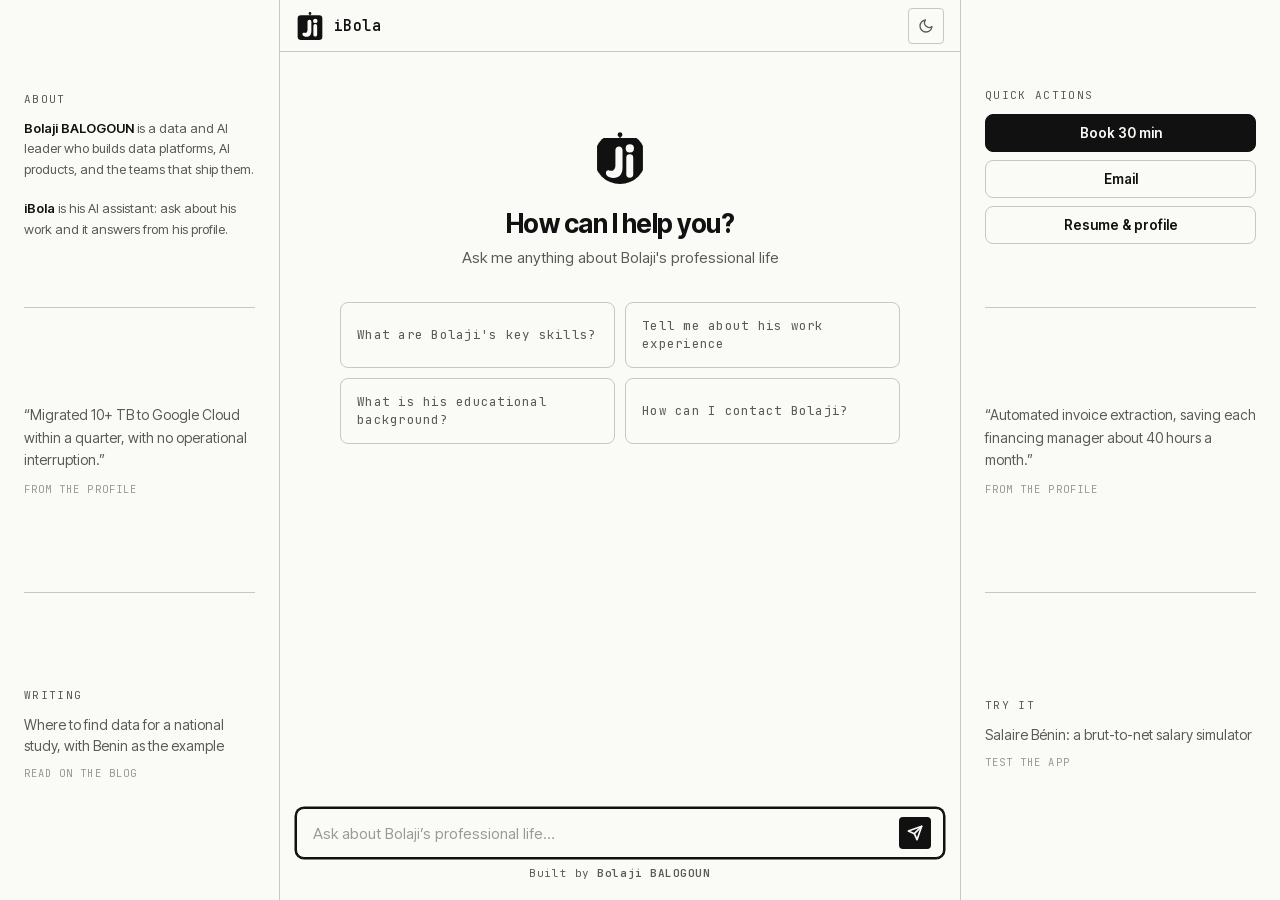
==== commit d8927834: "feat(ui): rotate right-rail Try it CTA; divide rails into even thirds - Right rail 'Try it' now rota" ====
--- a/static/index.html
+++ b/static/index.html
@@ -218,10 +218,10 @@
         <hr class="rail-divider">
         <div class="rail-section">
             <p class="rail-eyebrow">Try it</p>
-            <div class="rail-actions">
-                <a class="rail-btn" href="https://app.bolablg.com/salaire_benin" target="_blank" rel="noopener">Salaire Bénin app</a>
-                <a class="rail-btn" href="https://pypi.org/project/uDownloader/" target="_blank" rel="noopener">uDownloader on PyPI</a>
-            </div>
+            <a class="rail-post" id="rail-tryit" href="https://app.bolablg.com/salaire_benin" target="_blank" rel="noopener" hidden>
+                <span class="rail-post-title" id="rail-tryit-title"></span>
+                <span class="rail-post-cta" id="rail-tryit-cta"></span>
+            </a>
         </div>
     </aside>
     </div>
--- a/static/style.css
+++ b/static/style.css
@@ -1115,14 +1115,25 @@
   html:not(.minimal) .chat-rail {
     display: flex;
     flex-direction: column;
-    gap: 32px;
+    gap: 0;
     height: 100%;
     overflow-y: auto;
-    padding: 28px 24px;
+    padding: 24px;
     background: var(--bg-primary);
   }
   html:not(.minimal) .chat-rail--left { border-right: 1px solid var(--border); }
   html:not(.minimal) .chat-rail--right { border-left: 1px solid var(--border); }
+
+  /* Three equal thirds per rail: content vertically centered in each, with the
+     two dividers landing on the 1/3 and 2/3 lines. */
+  html:not(.minimal) .chat-rail .rail-section {
+    flex: 1 1 0;
+    display: flex;
+    flex-direction: column;
+    justify-content: center;
+    min-height: 0;
+  }
+  html:not(.minimal) .chat-rail .rail-divider { flex: 0 0 auto; margin: 0; }
 
   /* The example questions stay in the center welcome card on all viewports;
      the rotating quotes live only in the rails, never the central column. */
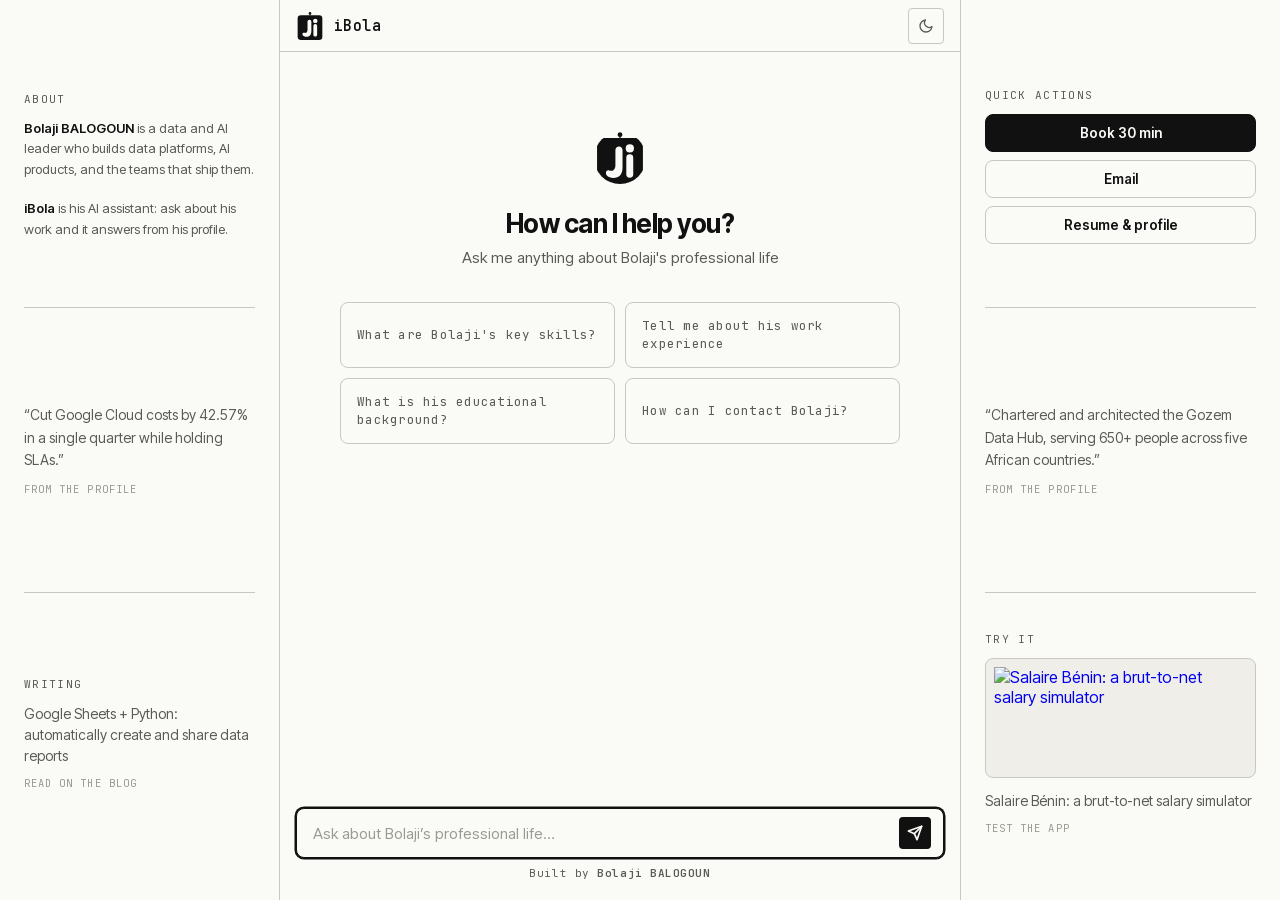
==== commit 6f904514: "feat(ui): add image illustrations to the rotating Try it CTA Each Try it item now shows its illustra" ====
--- a/static/index.html
+++ b/static/index.html
@@ -218,7 +218,8 @@
         <hr class="rail-divider">
         <div class="rail-section">
             <p class="rail-eyebrow">Try it</p>
-            <a class="rail-post" id="rail-tryit" href="https://app.bolablg.com/salaire_benin" target="_blank" rel="noopener" hidden>
+            <a class="rail-post rail-tryit" id="rail-tryit" href="https://app.bolablg.com/salaire_benin" target="_blank" rel="noopener" hidden>
+                <img class="rail-tryit-img" id="rail-tryit-img" src="" alt="" loading="lazy">
                 <span class="rail-post-title" id="rail-tryit-title"></span>
                 <span class="rail-post-cta" id="rail-tryit-cta"></span>
             </a>
--- a/static/style.css
+++ b/static/style.css
@@ -1187,6 +1187,20 @@
 
 .rail-post:hover .rail-post-title { color: var(--text-primary); }
 .rail-post:hover .rail-post-cta { color: var(--accent-hover); }
+
+/* Illustration for the rotating Try it CTA (remote images, contained). */
+.rail-tryit-img {
+  display: block;
+  width: 100%;
+  height: 120px;
+  object-fit: contain;
+  background: var(--bg-secondary);
+  border: 1px solid var(--border);
+  border-radius: var(--radius-md);
+  padding: 8px;
+  margin-bottom: 12px;
+  transition: opacity 400ms ease;
+}
 
 .rail-eyebrow {
   font-family: var(--font-mono);
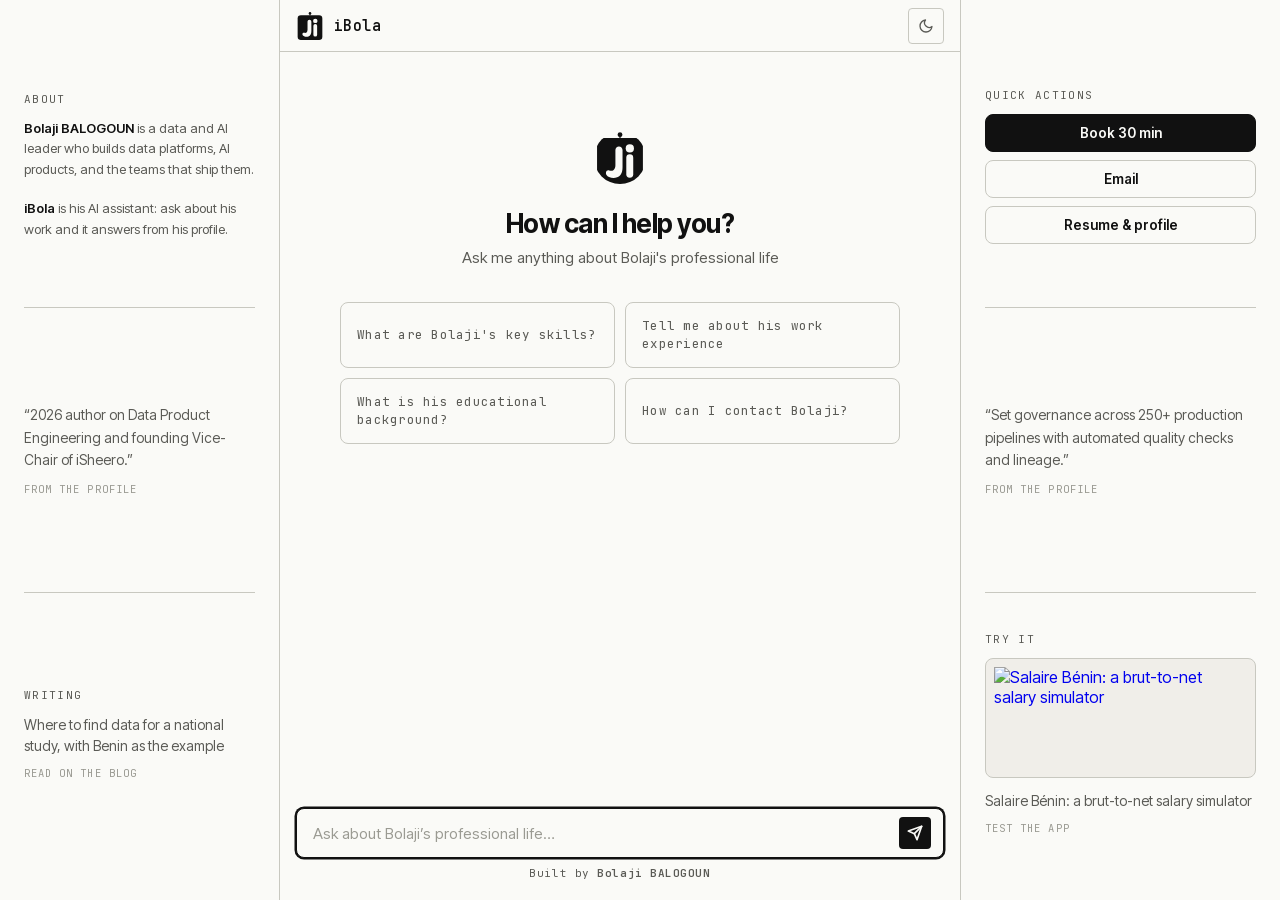
==== commit e8f70cd5: "feat: PART 8.3 Progressive Web App (manifest + service worker) - manifest.json (name/short_name iBol" ====
--- a/static/index.html
+++ b/static/index.html
@@ -57,6 +57,12 @@
     <link rel="apple-touch-icon" sizes="180x180" href="/static/apple-touch-icon.png">
     <link rel="icon" type="image/png" sizes="192x192" href="/static/android-chrome-192x192.png">
     <meta name="msapplication-TileImage" content="/static/fav.png">
+
+    <!-- PWA -->
+    <link rel="manifest" href="/manifest.json">
+    <meta name="apple-mobile-web-app-capable" content="yes">
+    <meta name="apple-mobile-web-app-status-bar-style" content="default">
+    <meta name="apple-mobile-web-app-title" content="iBola">
 
     <!-- JSON-LD Structured Data -->
     <script type="application/ld+json">
@@ -236,5 +242,16 @@
     </div>
 
     <script src="/static/script.js"></script>
+    <!-- PWA service worker: chat page only, never in the iframe embed (PART 8.3). -->
+    <script>
+        (function () {
+            var isEmbed = window.location.search.indexOf('embed=true') !== -1 || window !== window.parent;
+            if (!isEmbed && 'serviceWorker' in navigator) {
+                window.addEventListener('load', function () {
+                    navigator.serviceWorker.register('/sw.js').catch(function () {});
+                });
+            }
+        })();
+    </script>
 </body>
 </html>
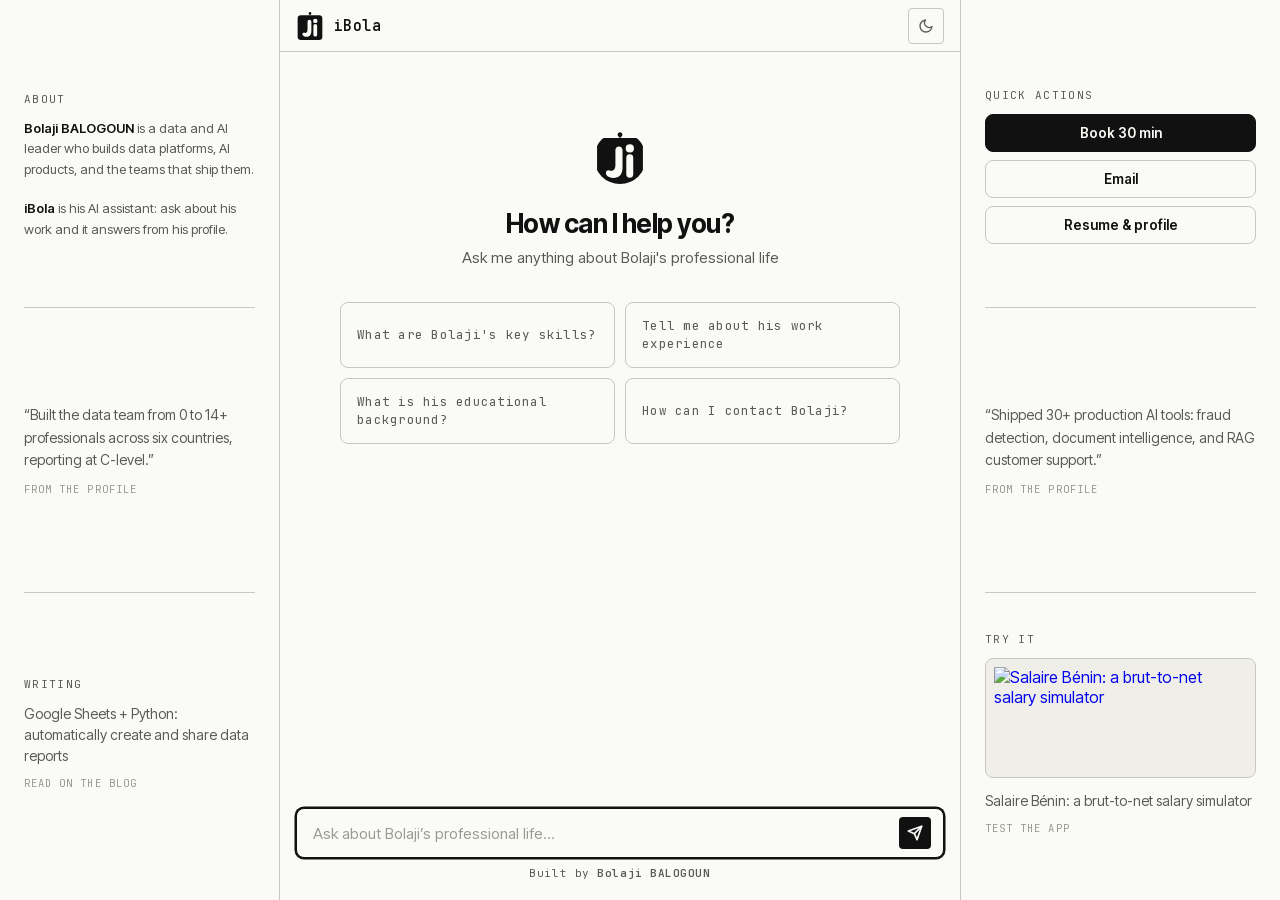
==== commit 1b038ccd: "feat: PART 9 search-exposure metadata (SEO) + v1.2.1 - Title 'iBola · Ask about Bolaji BALOGOUN's wo" ====
--- a/static/index.html
+++ b/static/index.html
@@ -1,19 +1,19 @@
 <!DOCTYPE html>
-<html lang="fr" itemscope itemtype="https://schema.org/WebApplication">
+<html lang="en">
 <head>
     <meta charset="UTF-8">
     <meta name="viewport" content="width=device-width, initial-scale=1.0">
-    <title>iBola Chatbot - AI Assistant</title>
+    <title>iBola · Ask about Bolaji BALOGOUN's work</title>
 
     <!-- SEO Meta Tags -->
-    <meta name="description" content="Interactive AI chatbot by Bolaji BALOGOUN. Experience intelligent conversations with advanced AI technology to learn about his professional life.">
-    <meta name="keywords" content="AI chatbot, Bolaji BALOGOUN, data science, artificial intelligence, machine learning, chatbot, conversational AI, AI assistant">
+    <meta name="description" content="iBola is Bolaji BALOGOUN's AI assistant. Ask about his experience, skills, projects, and availability; every answer is grounded in his professional profile.">
+    <meta name="keywords" content="Bolaji BALOGOUN, iBola, AI assistant, data and AI leader, data engineering, experience, skills, projects, hire">
     <meta name="author" content="Bolaji BALOGOUN">
     <meta name="robots" content="index, follow, max-snippet:-1, max-image-preview:large, max-video-preview:-1">
     <link rel="canonical" href="https://chat.bolablg.com/">
     <link rel="home" href="https://bolablg.com">
 
-    <meta name="language" content="fr-FR">
+    <meta name="language" content="en-US">
     <meta name="geo.region" content="BJ">
     <meta name="geo.country" content="Benin">
     <meta name="distribution" content="global">
@@ -31,22 +31,22 @@
     <!-- Open Graph / Facebook -->
     <meta property="og:type" content="website">
     <meta property="og:site_name" content="BOLABLG">
-    <meta property="og:title" content="iBola Chatbot - AI Assistant by Bolaji BALOGOUN">
-    <meta property="og:description" content="Experience interactive conversation about Bolaji BALOGOUN professional journey. Powered by cutting-edge AI technology.">
+    <meta property="og:title" content="iBola · Ask about Bolaji BALOGOUN's work">
+    <meta property="og:description" content="Bolaji BALOGOUN's AI assistant. Ask about his experience, skills, projects, and availability; answers are grounded in his professional profile.">
     <meta property="og:image" content="https://app.bolablg.com/images/app_bolablg.png">
     <meta property="og:image:width" content="1200">
     <meta property="og:image:height" content="630">
-    <meta property="og:image:alt" content="iBola Chatbot - AI Assistant Interface">
+    <meta property="og:image:alt" content="iBola, Bolaji BALOGOUN's AI assistant">
     <meta property="og:url" content="https://chat.bolablg.com/">
-    <meta property="og:locale" content="fr_FR">
-    <meta property="og:locale:alternate" content="en_US">
+    <meta property="og:locale" content="en_US">
+    <meta property="og:locale:alternate" content="fr_FR">
 
     <!-- Twitter Cards -->
     <meta name="twitter:card" content="summary_large_image">
     <meta name="twitter:site" content="@bolablg">
     <meta name="twitter:creator" content="@bolablg">
-    <meta name="twitter:title" content="iBola Chatbot - AI Assistant by Bolaji BALOGOUN">
-    <meta name="twitter:description" content="Experience interactive conversation about Bolaji BALOGOUN professional journey. Powered by cutting-edge AI technology.">
+    <meta name="twitter:title" content="iBola · Ask about Bolaji BALOGOUN's work">
+    <meta name="twitter:description" content="Bolaji BALOGOUN's AI assistant. Ask about his experience, skills, projects, and availability; answers are grounded in his professional profile.">
     <meta name="twitter:image" content="https://app.bolablg.com/images/app_bolablg.png">
 
     <!-- Favicon -->
@@ -64,28 +64,20 @@
     <meta name="apple-mobile-web-app-status-bar-style" content="default">
     <meta name="apple-mobile-web-app-title" content="iBola">
 
-    <!-- JSON-LD Structured Data -->
+    <!-- JSON-LD: one SoftwareApplication node sharing the portfolio's @id so
+         it merges with the Person's subjectOf node (PART 9). No invented ratings. -->
     <script type="application/ld+json">
     {
       "@context": "https://schema.org",
-      "@type": "WebApplication",
-      "name": "iBola Chatbot",
-      "description": "Interactive AI chatbot for intelligent conversations on Bolaji BALOGOUN professional journey.",
+      "@type": "SoftwareApplication",
+      "@id": "https://chat.bolablg.com/#app",
+      "name": "iBola",
       "url": "https://chat.bolablg.com/",
       "applicationCategory": "BusinessApplication",
       "operatingSystem": "Web Browser",
-      "author": {
-        "@type": "Person",
-        "name": "Bolaji BALOGOUN",
-        "alternateName": ["Momboladji BALOGOUN", "Bola BALOGOUN"],
-        "url": "https://bolablg.com",
-        "jobTitle": "Data Science & AI Engineer",
-        "sameAs": [
-          "https://x.com/bolablg",
-          "https://github.com/bolablg",
-          "https://linkedin.com/in/bolablg"
-        ]
-      },
+      "description": "AI assistant answering questions about Bolaji BALOGOUN's experience, skills, projects, and availability.",
+      "author": { "@id": "https://www.bolablg.com/#person" },
+      "about": { "@id": "https://www.bolablg.com/#person" },
       "offers": { "@type": "Offer", "price": "0", "priceCurrency": "USD" },
       "isPartOf": { "@type": "WebSite", "@id": "https://bolablg.com", "name": "BOLABLG", "url": "https://bolablg.com" }
     }
@@ -110,6 +102,14 @@
     </script>
 </head>
 <body>
+    <!-- Crawlable intro so the page is not an empty JS shell; links back to the
+         portfolio (bidirectional linking) (PART 9). -->
+    <p class="visually-hidden">
+        iBola is the AI assistant of <a href="https://bolablg.com">Bolaji BALOGOUN</a>,
+        a data and AI leader who builds data platforms, AI products, and the teams
+        that ship them. Ask iBola about his professional experience, skills, projects,
+        and availability; every answer is grounded in his profile.
+    </p>
     <div class="app-shell">
     <!-- Left rail: about + suggested questions (desktop >=1100px only) -->
     <aside class="chat-rail chat-rail--left" aria-label="About Bolaji BALOGOUN and iBola">
--- a/static/style.css
+++ b/static/style.css
@@ -115,6 +115,19 @@
 .dark-mode .welcome-avatar,
 .dark-mode .typing-avatar,
 .dark-mode .msg-avatar img { filter: invert(1); }
+
+/* Off-screen but crawlable / screen-reader accessible (PART 9 intro). */
+.visually-hidden {
+  position: absolute;
+  width: 1px;
+  height: 1px;
+  padding: 0;
+  margin: -1px;
+  overflow: hidden;
+  clip: rect(0, 0, 0, 0);
+  white-space: nowrap;
+  border: 0;
+}
 
 /* --- Reset --- */
 *, *::before, *::after { box-sizing: border-box; margin: 0; padding: 0; }
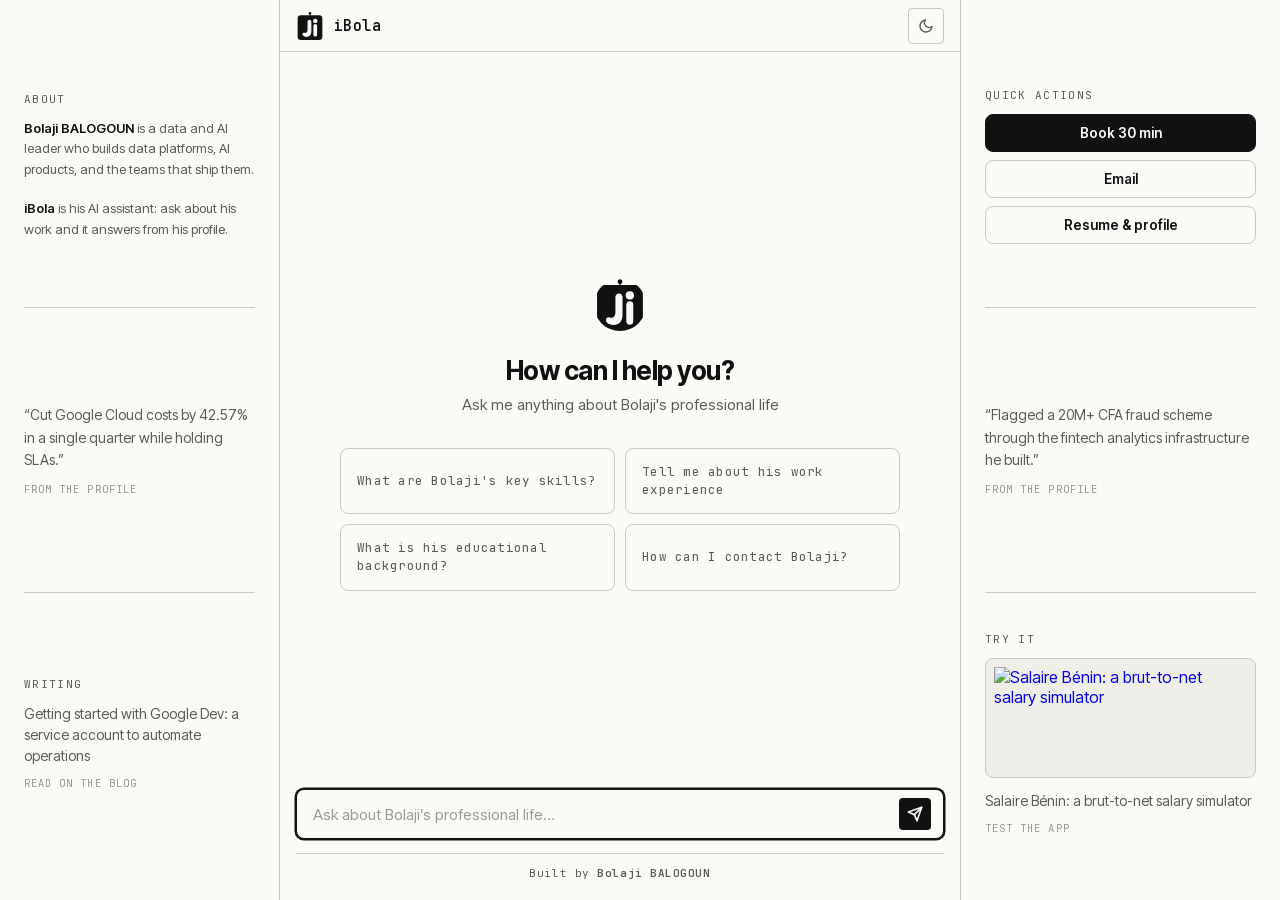
==== commit 994d1496: "fix: improve mobile layout responsiveness with safe area insets and dynamic viewport units, and upda" ====
--- a/static/index.html
+++ b/static/index.html
@@ -2,7 +2,7 @@
 <html lang="en">
 <head>
     <meta charset="UTF-8">
-    <meta name="viewport" content="width=device-width, initial-scale=1.0">
+    <meta name="viewport" content="width=device-width, initial-scale=1.0, viewport-fit=cover, interactive-widget=resizes-content">
     <title>iBola · Ask about Bolaji BALOGOUN's work</title>
 
     <!-- SEO Meta Tags -->
--- a/static/style.css
+++ b/static/style.css
@@ -132,11 +132,21 @@
 /* --- Reset --- */
 *, *::before, *::after { box-sizing: border-box; margin: 0; padding: 0; }
 
+html, body {
+  height: 100%;
+}
+
 body {
   font-family: var(--font-ui);
   background: var(--bg-primary);
   color: var(--text-primary);
+  /* Lock the body to the *dynamic* viewport so it never grows past the
+     visible area on iOS Safari (100vh = the taller layout viewport, which
+     pushes the fixed header up under the notch when the page scrolls). The
+     chat-main scrolls internally, so the page itself must not scroll. */
   min-height: 100vh;
+  min-height: 100dvh;
+  overflow: hidden;
   transition: background var(--transition), color var(--transition);
   -webkit-font-smoothing: antialiased;
   -moz-osx-font-smoothing: grayscale;
@@ -155,8 +165,12 @@
 
 /* --- Header --- */
 .chat-header {
-  height: 52px;
-  padding: 0 16px;
+  min-height: 52px;
+  /* Push below the notch/status bar and clear the rounded corners; without
+     the top inset the brand and welcome avatar collide with the status bar. */
+  padding-top: env(safe-area-inset-top);
+  padding-right: calc(16px + env(safe-area-inset-right));
+  padding-left: calc(16px + env(safe-area-inset-left));
   display: flex;
   align-items: center;
   justify-content: space-between;
@@ -247,6 +261,9 @@
   flex-direction: column;
   align-items: center;
   justify-content: center;
+  /* Fill the scrollable main so justify-content actually centers the welcome
+     card vertically instead of pinning it to the top with dead space below. */
+  min-height: 100%;
   padding: 80px 24px 40px;
   text-align: center;
   max-width: var(--content-width);
@@ -687,7 +704,7 @@
 
 /* --- Input Area --- */
 .chat-input-area {
-  padding: 12px 16px 20px;
+  padding: 12px calc(16px + env(safe-area-inset-right)) 20px calc(16px + env(safe-area-inset-left));
   background: var(--bg-primary);
   transition: background var(--transition);
   flex-shrink: 0;
@@ -769,10 +786,12 @@
   stroke-linejoin: round;
 }
 
-/* --- Powered-by --- */
+/* --- Powered-by (footer) --- */
 .powered-by {
   text-align: center;
-  padding: 8px 0 0;
+  margin-top: 14px;
+  padding: 12px 0 0;
+  border-top: 1px solid var(--border);
   font-family: var(--font-mono);
   font-size: 11px;
   color: var(--text-secondary);
@@ -873,6 +892,7 @@
 html.minimal .chat-app {
   width: 100vw;
   height: 100vh;
+  height: 100dvh;
   border-radius: 0;
 }
 
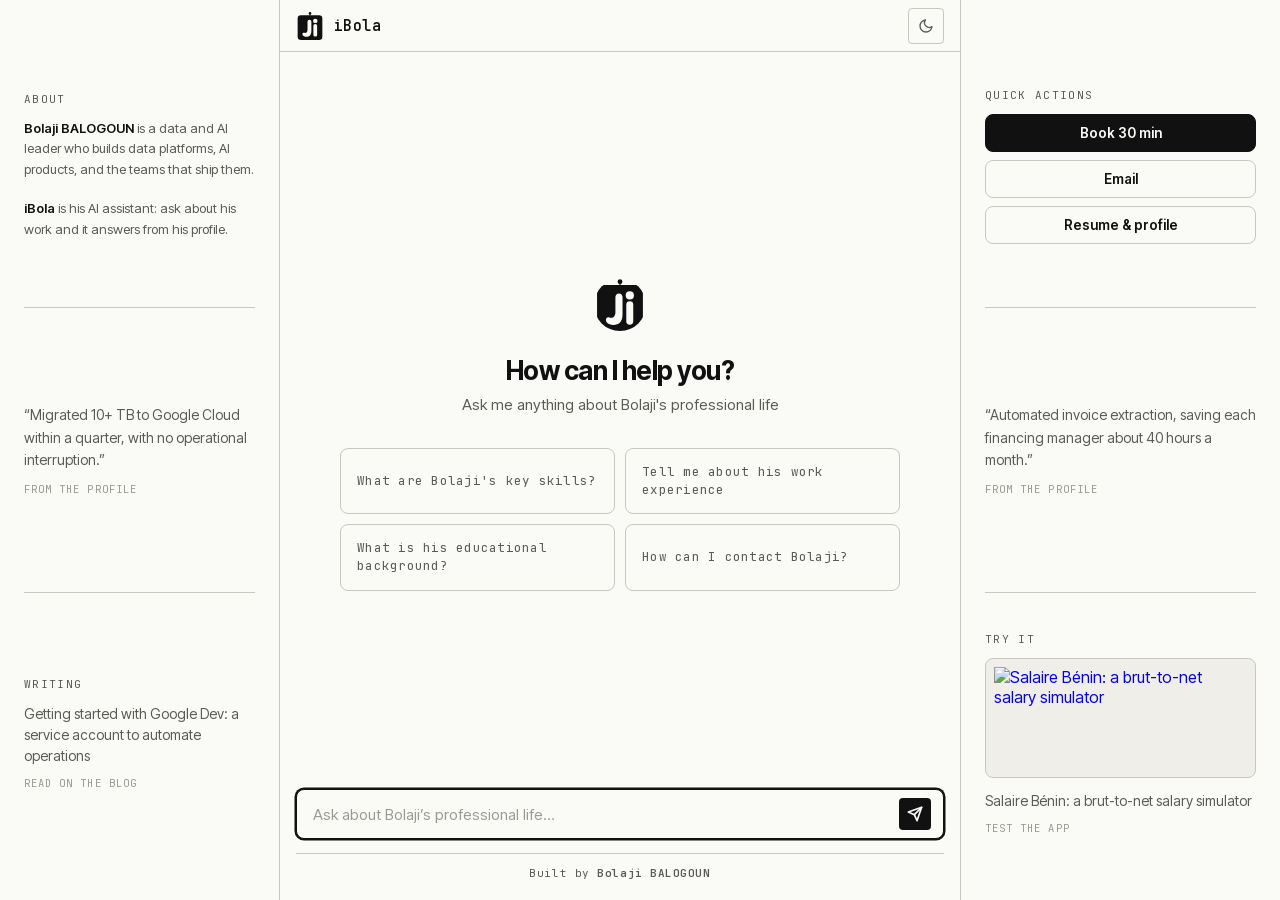
==== commit 33ad7f8a: "feat: update Open Graph metadata and add custom og-image for improved social sharing" ====
--- a/static/index.html
+++ b/static/index.html
@@ -31,12 +31,12 @@
     <!-- Open Graph / Facebook -->
     <meta property="og:type" content="website">
     <meta property="og:site_name" content="BOLABLG">
-    <meta property="og:title" content="iBola · Ask about Bolaji BALOGOUN's work">
+    <meta property="og:title" content="Chat with iBola · Bolaji BALOGOUN's AI assistant">
     <meta property="og:description" content="Bolaji BALOGOUN's AI assistant. Ask about his experience, skills, projects, and availability; answers are grounded in his professional profile.">
-    <meta property="og:image" content="https://app.bolablg.com/images/app_bolablg.png">
+    <meta property="og:image" content="https://chat.bolablg.com/static/og-image.png">
     <meta property="og:image:width" content="1200">
     <meta property="og:image:height" content="630">
-    <meta property="og:image:alt" content="iBola, Bolaji BALOGOUN's AI assistant">
+    <meta property="og:image:alt" content="Chat with iBola, Bolaji BALOGOUN's AI assistant">
     <meta property="og:url" content="https://chat.bolablg.com/">
     <meta property="og:locale" content="en_US">
     <meta property="og:locale:alternate" content="fr_FR">
@@ -45,9 +45,9 @@
     <meta name="twitter:card" content="summary_large_image">
     <meta name="twitter:site" content="@bolablg">
     <meta name="twitter:creator" content="@bolablg">
-    <meta name="twitter:title" content="iBola · Ask about Bolaji BALOGOUN's work">
+    <meta name="twitter:title" content="Chat with iBola · Bolaji BALOGOUN's AI assistant">
     <meta name="twitter:description" content="Bolaji BALOGOUN's AI assistant. Ask about his experience, skills, projects, and availability; answers are grounded in his professional profile.">
-    <meta name="twitter:image" content="https://app.bolablg.com/images/app_bolablg.png">
+    <meta name="twitter:image" content="https://chat.bolablg.com/static/og-image.png">
 
     <!-- Favicon -->
     <link rel="icon" type="image/svg+xml" href="/static/logo.svg">
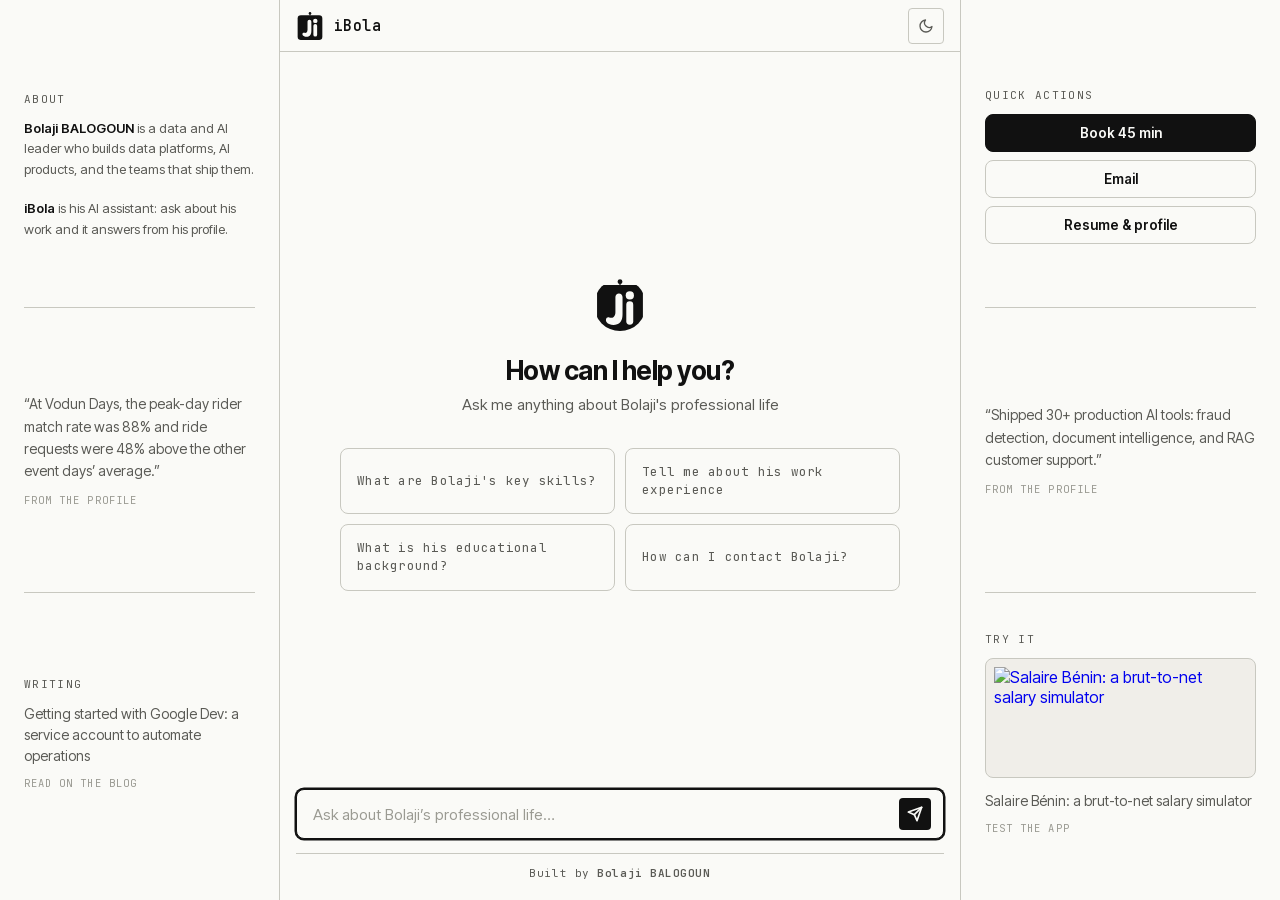
==== commit 5e1b77f2: "Release v1.2.4 with refreshed knowledge and mobile embed" ====
--- a/static/index.html
+++ b/static/index.html
@@ -209,7 +209,7 @@
         <div class="rail-section">
             <p class="rail-eyebrow">Quick actions</p>
             <div class="rail-actions">
-                <a class="rail-btn rail-btn--primary" href="https://calendar.google.com/calendar/appointments/schedules/AcZssZ3YeidR5Og4YSGZIlxUIlDAf0AiRA6N8-MAzr-Sy55BtbKhBLXkfa8M_P_92eokXRnayLVlEXiW?gv=true" target="_blank" rel="noopener">Book 30 min</a>
+                <a class="rail-btn rail-btn--primary" href="https://calendar.app.google/KYm4B5iL5j3HRxav9" target="_blank" rel="noopener">Book 45 min</a>
                 <a class="rail-btn" href="mailto:hello@bolablg.com">Email</a>
                 <a class="rail-btn" href="https://www.bolablg.com" target="_blank" rel="noopener">Resume &amp; profile</a>
             </div>
